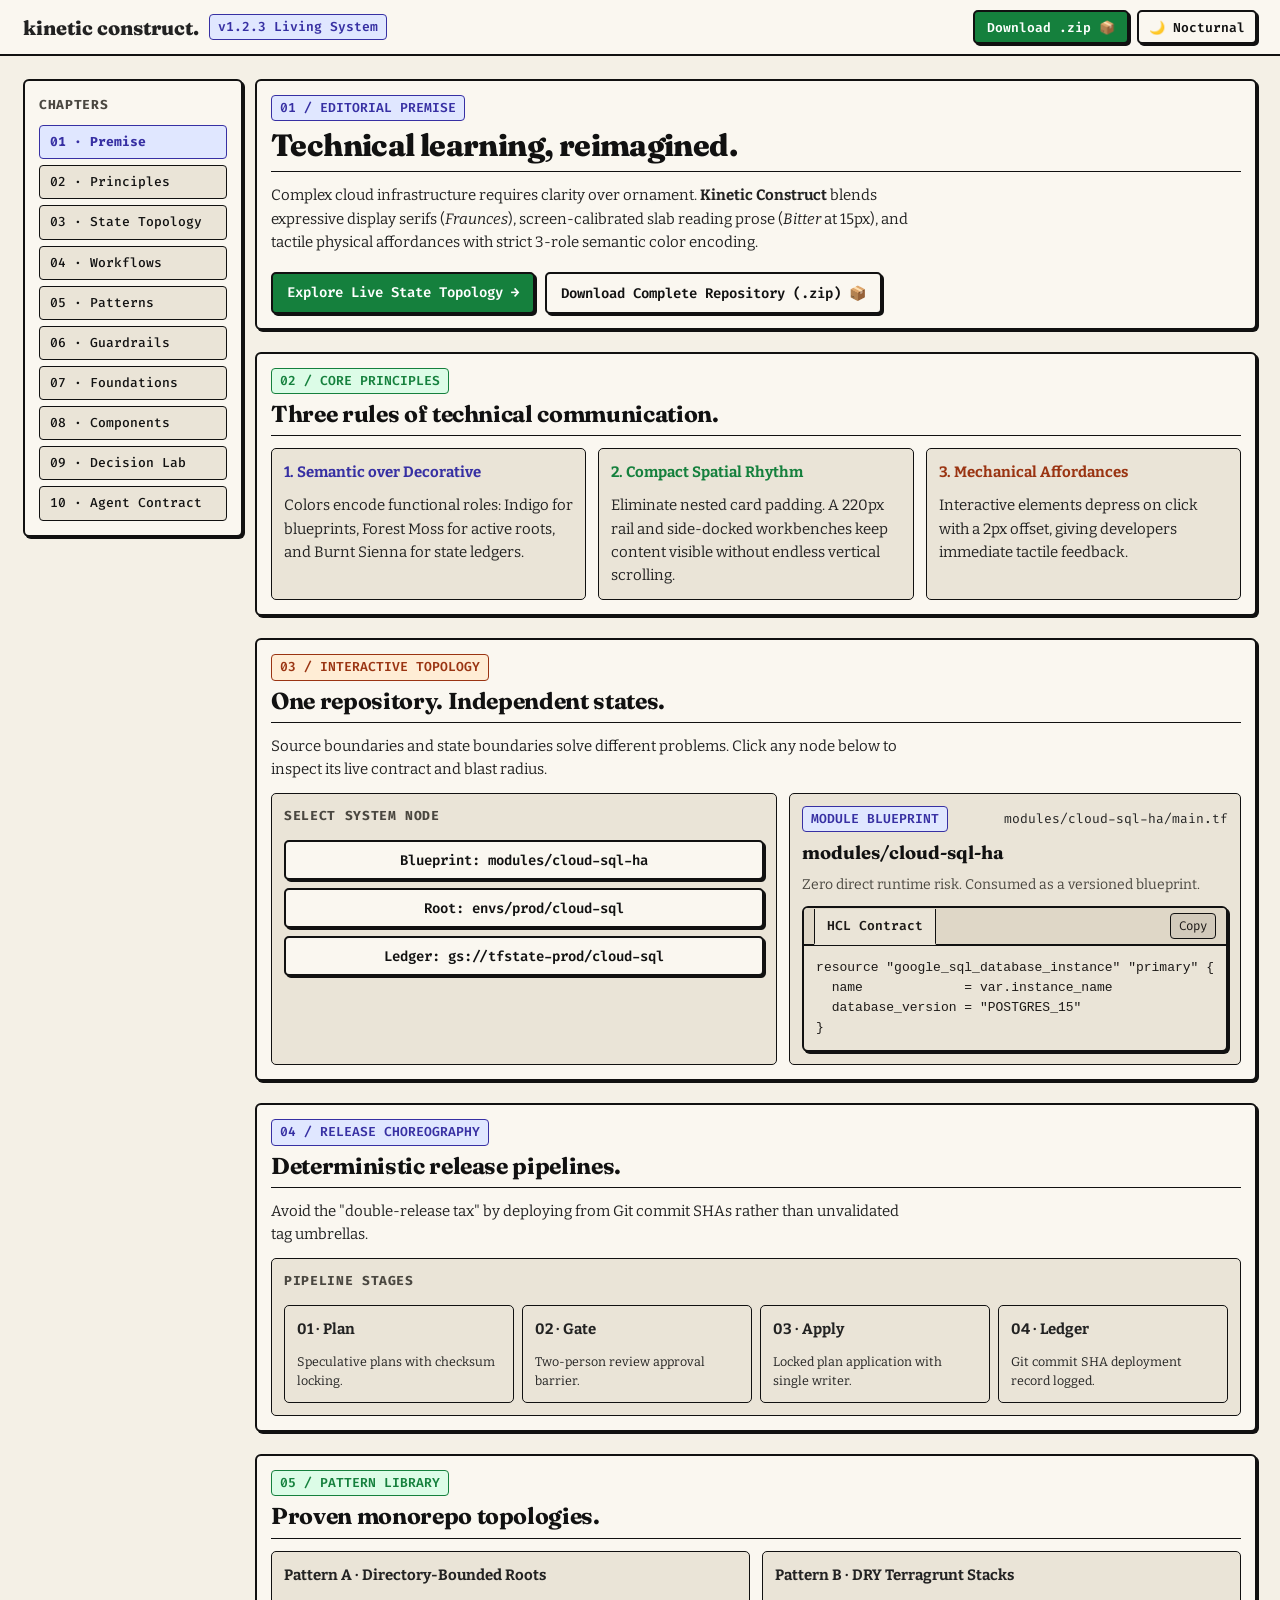
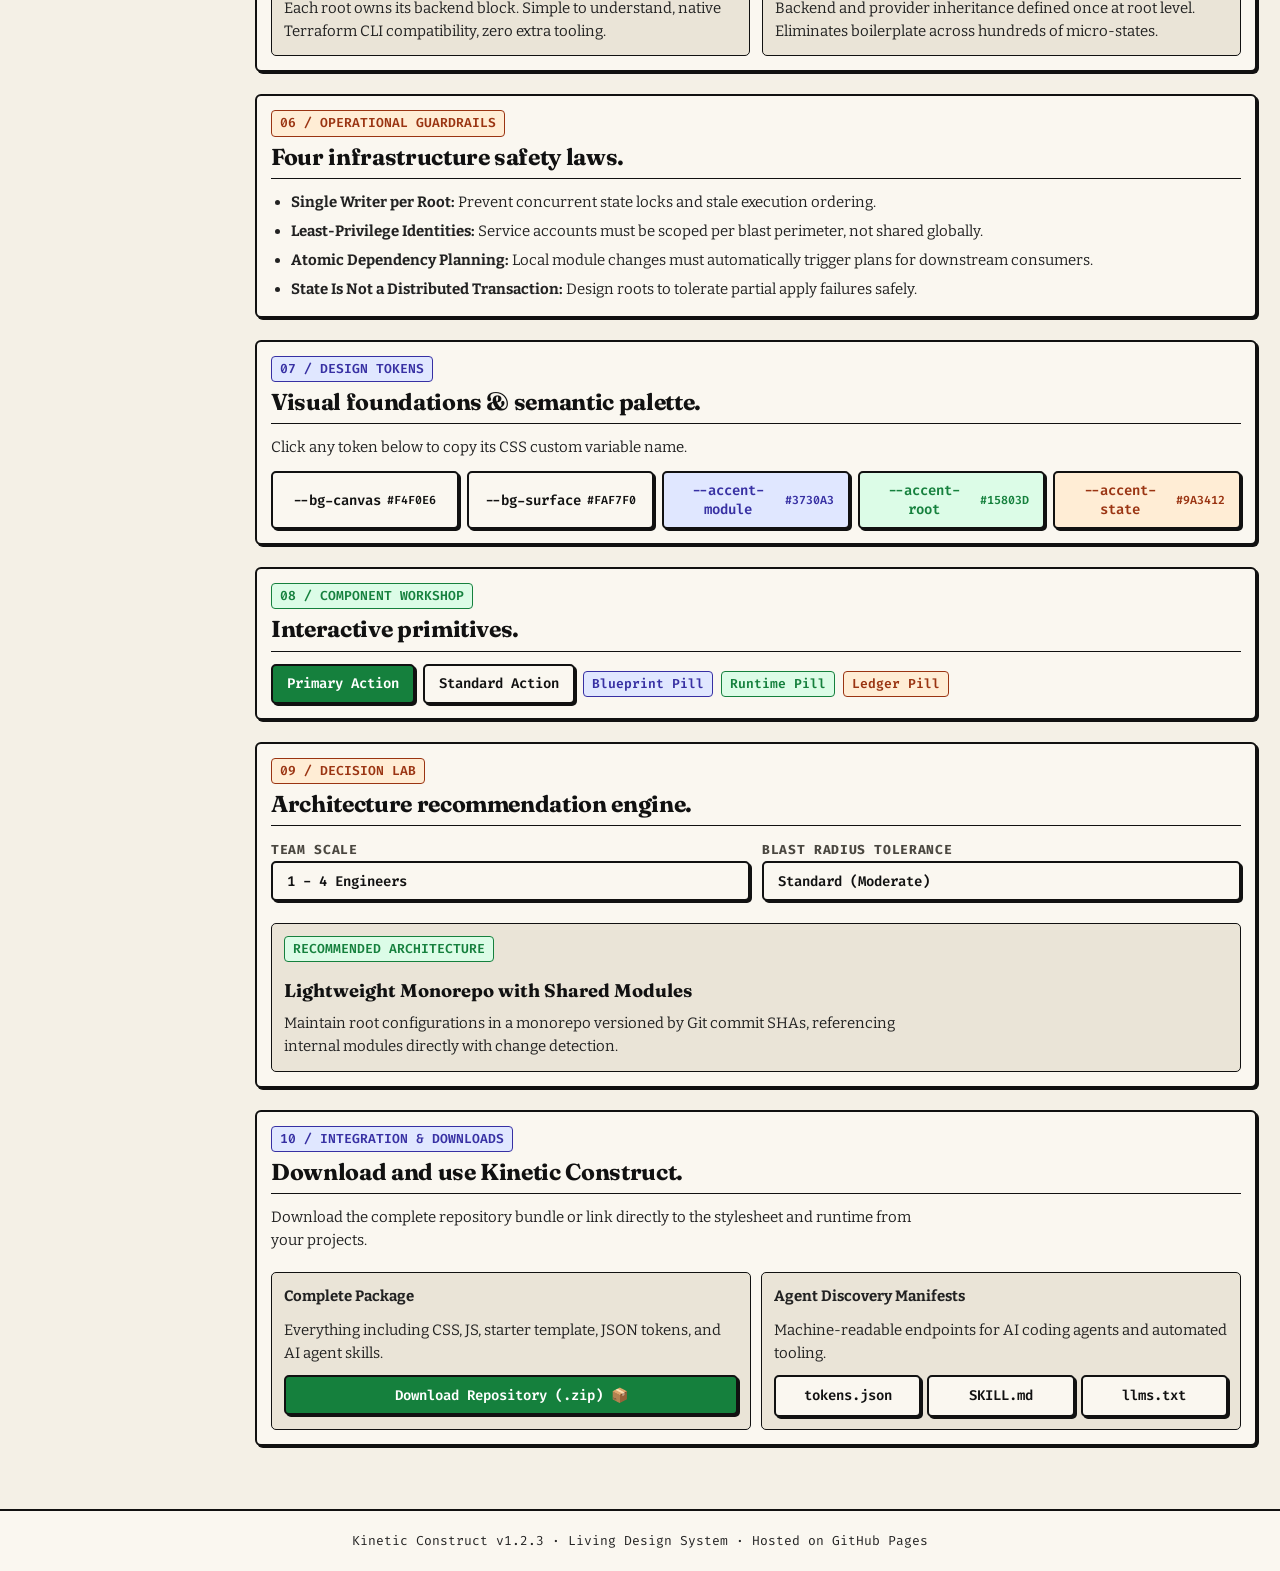
==== index.html @ 73d54172 "Assemble Kinetic Construct v1.2.3 living design system" ====
<!DOCTYPE html>
<html lang="en">
<head>
  <meta charset="UTF-8" />
  <meta name="viewport" content="width=device-width, initial-scale=1.0" />
  <title>Kinetic Construct — Living Design System</title>
  <link rel="stylesheet" href="css/kinetic-serif.css" />
  <link rel="alternate" type="application/json" href="reference/kinetic-serif.json" title="Kinetic Construct Design Contract" />
</head>
<body>

  <!-- Top Sticky Header -->
  <header style="position: sticky; top: 0; z-index: 100; background: var(--bg-surface); border-bottom: var(--border-thick); padding: 10px var(--outer-gutter);">
    <div style="max-width: var(--container-max); margin: 0 auto; display: flex; justify-content: space-between; align-items: center;">
      <div style="display: flex; align-items: center; gap: 10px;">
        <span style="font-family: var(--font-display); font-size: 1.25rem; font-weight: 800;">kinetic construct<span>.</span></span>
        <span class="role-badge module">v1.2.3 Living System</span>
      </div>
      <div style="display: flex; align-items: center; gap: 8px;">
        <button type="button" class="btn-tactile primary" onclick="downloadRepoZip(this)" style="font-size: 0.8125rem; min-height: 34px; padding: 4px 12px;">Download .zip 📦</button>
        <button type="button" id="themeToggleBtn" class="btn-tactile" onclick="toggleTheme()" style="font-size: 0.8125rem; min-height: 34px; padding: 4px 10px;">🌙 Nocturnal</button>
      </div>
    </div>
  </header>

  <div class="app-shell">
    <div class="layout-grid">

      <!-- 220px Left Navigation Rail -->
      <aside class="sidebar-rail" aria-label="System Chapters">
        <span class="rail-tag">Chapters</span>
        <a href="#ch01" class="rail-link active">01 · Premise</a>
        <a href="#ch02" class="rail-link">02 · Principles</a>
        <a href="#ch03" class="rail-link">03 · State Topology</a>
        <a href="#ch04" class="rail-link">04 · Workflows</a>
        <a href="#ch05" class="rail-link">05 · Patterns</a>
        <a href="#ch06" class="rail-link">06 · Guardrails</a>
        <a href="#ch07" class="rail-link">07 · Foundations</a>
        <a href="#ch08" class="rail-link">08 · Components</a>
        <a href="#ch09" class="rail-link">09 · Decision Lab</a>
        <a href="#ch10" class="rail-link">10 · Agent Contract</a>
      </aside>

      <!-- Main Stage -->
      <main class="main-stage">

        <!-- 01. PREMISE -->
        <section id="ch01" class="content-card">
          <div class="card-head">
            <span class="eyebrow-pill module">01 / EDITORIAL PREMISE</span>
            <h1>Technical learning, reimagined.</h1>
          </div>
          <p>
            Complex cloud infrastructure requires clarity over ornament. <strong>Kinetic Construct</strong> blends expressive display serifs (<em>Fraunces</em>), screen-calibrated slab reading prose (<em>Bitter</em> at 15px), and tactile physical affordances with strict 3-role semantic color encoding.
          </p>
          <div style="display: flex; gap: 10px; margin-top: 6px; flex-wrap: wrap;">
            <a href="#ch03" class="btn-tactile primary">Explore Live State Topology →</a>
            <button type="button" class="btn-tactile" onclick="downloadRepoZip(this)">Download Complete Repository (.zip) 📦</button>
          </div>
        </section>

        <!-- 02. PRINCIPLES -->
        <section id="ch02" class="content-card">
          <div class="card-head">
            <span class="eyebrow-pill root">02 / CORE PRINCIPLES</span>
            <h2>Three rules of technical communication.</h2>
          </div>
          <div style="display: grid; grid-template-columns: repeat(auto-fit, minmax(260px, 1fr)); gap: var(--grid-gap);">
            <div class="panel-block">
              <strong style="color: var(--accent-module);">1. Semantic over Decorative</strong>
              <p>Colors encode functional roles: Indigo for blueprints, Forest Moss for active roots, and Burnt Sienna for state ledgers.</p>
            </div>
            <div class="panel-block">
              <strong style="color: var(--accent-root);">2. Compact Spatial Rhythm</strong>
              <p>Eliminate nested card padding. A 220px rail and side-docked workbenches keep content visible without endless vertical scrolling.</p>
            </div>
            <div class="panel-block">
              <strong style="color: var(--accent-state);">3. Mechanical Affordances</strong>
              <p>Interactive elements depress on click with a 2px offset, giving developers immediate tactile feedback.</p>
            </div>
          </div>
        </section>

        <!-- 03. STATE TOPOLOGY -->
        <section id="ch03" class="content-card">
          <div class="card-head">
            <span class="eyebrow-pill state">03 / INTERACTIVE TOPOLOGY</span>
            <h2>One repository. Independent states.</h2>
          </div>
          <p>
            Source boundaries and state boundaries solve different problems. Click any node below to inspect its live contract and blast radius.
          </p>
          <div class="dock-workbench">
            <div class="panel-block">
              <span class="rail-tag">SELECT SYSTEM NODE</span>
              <div style="display: flex; flex-direction: column; gap: 8px;">
                <button type="button" class="btn-tactile selected node-btn" onclick="selectTopologyNode(this, 'module', 'modules/cloud-sql-ha', 'modules/cloud-sql-ha/main.tf', 'resource &quot;google_sql_database_instance&quot; &quot;primary&quot; {\n  name             = var.instance_name\n  database_version = &quot;POSTGRES_15&quot;\n}', 'Zero direct runtime risk. Consumed as a versioned blueprint.')">
                  <span>Blueprint: modules/cloud-sql-ha</span>
                </button>
                <button type="button" class="btn-tactile node-btn" onclick="selectTopologyNode(this, 'root', 'envs/prod/cloud-sql', 'envs/prod/cloud-sql/terragrunt.hcl', 'terraform {\n  source = &quot;../../../modules/cloud-sql-ha&quot;\n}\ninputs = {\n  tier = &quot;db-custom-8-32768&quot;\n}', 'Strict production isolation. Blast radius bounded to prod DB.')">
                  <span>Root: envs/prod/cloud-sql</span>
                </button>
                <button type="button" class="btn-tactile node-btn" onclick="selectTopologyNode(this, 'state', 'gs://tfstate-prod/cloud-sql.tfstate', 'envs/prod/cloud-sql/backend.tf', 'terraform {\n  backend &quot;gcs&quot; {\n    bucket = &quot;company-tfstate-prod&quot;\n    prefix = &quot;cloud-sql&quot;\n  }\n}', 'Encrypted remote ledger with CMEK and single-writer locks.')">
                  <span>Ledger: gs://tfstate-prod/cloud-sql</span>
                </button>
              </div>
            </div>

            <div class="panel-block">
              <div style="display: flex; justify-content: space-between; align-items: center;">
                <span id="topologyInspBadge" class="role-badge module">MODULE BLUEPRINT</span>
                <span id="topologyInspFile" style="font-family: var(--font-mono); font-size: 0.8125rem;">modules/cloud-sql-ha/main.tf</span>
              </div>
              <h3 id="topologyInspTitle">modules/cloud-sql-ha</h3>
              <p id="topologyInspBlast" style="font-size: 0.875rem; color: var(--ink-muted);">Zero direct runtime risk. Consumed as a versioned blueprint.</p>

              <div class="code-wrapper">
                <div class="code-header-bar">
                  <div class="file-tab"><span>HCL Contract</span></div>
                  <button type="button" class="copy-button" onclick="copySnippet(this)">Copy</button>
                </div>
                <div class="code-body">
                  <pre class="code-lines-col"><code id="topologyInspCode">resource "google_sql_database_instance" "primary" {
  name             = var.instance_name
  database_version = "POSTGRES_15"
}</code></pre>
                </div>
              </div>
            </div>
          </div>
        </section>

        <!-- 04. WORKFLOWS -->
        <section id="ch04" class="content-card">
          <div class="card-head">
            <span class="eyebrow-pill module">04 / RELEASE CHOREOGRAPHY</span>
            <h2>Deterministic release pipelines.</h2>
          </div>
          <p>
            Avoid the "double-release tax" by deploying from Git commit SHAs rather than unvalidated tag umbrellas.
          </p>
          <div class="panel-block">
            <span class="rail-tag">PIPELINE STAGES</span>
            <div style="display: grid; grid-template-columns: repeat(auto-fit, minmax(200px, 1fr)); gap: 8px;">
              <div class="panel-block"><strong>01 · Plan</strong><small>Speculative plans with checksum locking.</small></div>
              <div class="panel-block"><strong>02 · Gate</strong><small>Two-person review approval barrier.</small></div>
              <div class="panel-block"><strong>03 · Apply</strong><small>Locked plan application with single writer.</small></div>
              <div class="panel-block"><strong>04 · Ledger</strong><small>Git commit SHA deployment record logged.</small></div>
            </div>
          </div>
        </section>

        <!-- 05. PATTERNS -->
        <section id="ch05" class="content-card">
          <div class="card-head">
            <span class="eyebrow-pill root">05 / PATTERN LIBRARY</span>
            <h2>Proven monorepo topologies.</h2>
          </div>
          <div style="display: grid; grid-template-columns: repeat(auto-fit, minmax(280px, 1fr)); gap: var(--grid-gap);">
            <div class="panel-block">
              <strong>Pattern A · Directory-Bounded Roots</strong>
              <p>Each root owns its backend block. Simple to understand, native Terraform CLI compatibility, zero extra tooling.</p>
            </div>
            <div class="panel-block">
              <strong>Pattern B · DRY Terragrunt Stacks</strong>
              <p>Backend and provider inheritance defined once at root level. Eliminates boilerplate across hundreds of micro-states.</p>
            </div>
          </div>
        </section>

        <!-- 06. GUARDRAILS -->
        <section id="ch06" class="content-card">
          <div class="card-head">
            <span class="eyebrow-pill state">06 / OPERATIONAL GUARDRAILS</span>
            <h2>Four infrastructure safety laws.</h2>
          </div>
          <ul style="padding-left: 20px; display: flex; flex-direction: column; gap: 6px;">
            <li><strong>Single Writer per Root:</strong> Prevent concurrent state locks and stale execution ordering.</li>
            <li><strong>Least-Privilege Identities:</strong> Service accounts must be scoped per blast perimeter, not shared globally.</li>
            <li><strong>Atomic Dependency Planning:</strong> Local module changes must automatically trigger plans for downstream consumers.</li>
            <li><strong>State Is Not a Distributed Transaction:</strong> Design roots to tolerate partial apply failures safely.</li>
          </ul>
        </section>

        <!-- 07. FOUNDATIONS -->
        <section id="ch07" class="content-card">
          <div class="card-head">
            <span class="eyebrow-pill module">07 / DESIGN TOKENS</span>
            <h2>Visual foundations &amp; semantic palette.</h2>
          </div>
          <p>Click any token below to copy its CSS custom variable name.</p>
          <div style="display: grid; grid-template-columns: repeat(auto-fit, minmax(140px, 1fr)); gap: 8px;">
            <button type="button" class="btn-tactile" onclick="navigator.clipboard.writeText('var(--bg-canvas)')">--bg-canvas<br><small>#F4F0E6</small></button>
            <button type="button" class="btn-tactile" onclick="navigator.clipboard.writeText('var(--bg-surface)')">--bg-surface<br><small>#FAF7F0</small></button>
            <button type="button" class="btn-tactile" onclick="navigator.clipboard.writeText('var(--accent-module)')" style="background: var(--accent-module-bg); color: var(--accent-module);">--accent-module<br><small>#3730A3</small></button>
            <button type="button" class="btn-tactile" onclick="navigator.clipboard.writeText('var(--accent-root)')" style="background: var(--accent-root-bg); color: var(--accent-root);">--accent-root<br><small>#15803D</small></button>
            <button type="button" class="btn-tactile" onclick="navigator.clipboard.writeText('var(--accent-state)')" style="background: var(--accent-state-bg); color: var(--accent-state);">--accent-state<br><small>#9A3412</small></button>
          </div>
        </section>

        <!-- 08. COMPONENTS -->
        <section id="ch08" class="content-card">
          <div class="card-head">
            <span class="eyebrow-pill root">08 / COMPONENT WORKSHOP</span>
            <h2>Interactive primitives.</h2>
          </div>
          <div style="display: flex; flex-wrap: wrap; gap: 8px; align-items: center;">
            <button type="button" class="btn-tactile primary">Primary Action</button>
            <button type="button" class="btn-tactile">Standard Action</button>
            <span class="role-badge module">Blueprint Pill</span>
            <span class="role-badge root">Runtime Pill</span>
            <span class="role-badge state">Ledger Pill</span>
          </div>
        </section>

        <!-- 09. DECISION LAB -->
        <section id="ch09" class="content-card">
          <div class="card-head">
            <span class="eyebrow-pill state">09 / DECISION LAB</span>
            <h2>Architecture recommendation engine.</h2>
          </div>
          <div style="display: grid; grid-template-columns: repeat(auto-fit, minmax(200px, 1fr)); gap: var(--grid-gap);">
            <div>
              <label class="rail-tag" for="labTeamSize">Team Scale</label>
              <select id="labTeamSize" class="btn-tactile" style="width: 100%;" onchange="calculateTopologyRecommendation()">
                <option value="small">1 - 4 Engineers</option>
                <option value="large">5+ Distributed Teams</option>
              </select>
            </div>
            <div>
              <label class="rail-tag" for="labBlastRisk">Blast Radius Tolerance</label>
              <select id="labBlastRisk" class="btn-tactile" style="width: 100%;" onchange="calculateTopologyRecommendation()">
                <option value="standard">Standard (Moderate)</option>
                <option value="strict">Strict (Zero Shared Blast)</option>
              </select>
            </div>
          </div>
          <div id="labResultCard" class="panel-block" style="margin-top: 10px;">
            <div class="role-badge root" style="margin-bottom: 8px;">RECOMMENDED ARCHITECTURE</div>
            <h3>Lightweight Monorepo with Shared Modules</h3>
            <p>Maintain root configurations in a monorepo versioned by Git commit SHAs, referencing internal modules directly with change detection.</p>
          </div>
        </section>

        <!-- 10. DOWNLOAD & INTEGRATE HUB -->
        <section id="ch10" class="content-card">
          <div class="card-head">
            <span class="eyebrow-pill module">10 / INTEGRATION &amp; DOWNLOADS</span>
            <h2>Download and use Kinetic Construct.</h2>
          </div>
          <p>
            Download the complete repository bundle or link directly to the stylesheet and runtime from your projects.
          </p>

          <div style="display: grid; grid-template-columns: repeat(auto-fit, minmax(240px, 1fr)); gap: 10px; margin-top: 8px;">
            <div class="panel-block">
              <strong>Complete Package</strong>
              <p>Everything including CSS, JS, starter template, JSON tokens, and AI agent skills.</p>
              <button type="button" class="btn-tactile primary" onclick="downloadRepoZip(this)">Download Repository (.zip) 📦</button>
            </div>

            <div class="panel-block">
              <strong>Agent Discovery Manifests</strong>
              <p>Machine-readable endpoints for AI coding agents and automated tooling.</p>
              <div style="display: flex; gap: 6px;">
                <a href="reference/kinetic-serif.json" class="btn-tactile" style="flex: 1;">tokens.json</a>
                <a href="reference/SKILL.md" class="btn-tactile" style="flex: 1;">SKILL.md</a>
                <a href="llms.txt" class="btn-tactile" style="flex: 1;">llms.txt</a>
              </div>
            </div>
          </div>
        </section>

      </main>
    </div>
  </div>

  <footer style="margin-top: 40px; border-top: var(--border-thick); background: var(--bg-surface); padding: 20px var(--outer-gutter); text-align: center; font-family: var(--font-mono); font-size: 0.8125rem;">
    Kinetic Construct v1.2.3 · Living Design System · Hosted on GitHub Pages
  </footer>

  <script src="js/kinetic-serif.js"></script>
</body>
</html>
---- css/kinetic-serif.css ----
/* ==========================================================================
   KINETIC CONSTRUCT (kinetic-serif v1.2.3)
   Core Design System Tokens, Typography Floors & Component Primitives
   ========================================================================== */

@import url('https://fonts.googleapis.com/css2?family=Bitter:ital,wght@0,400;0,500;0,600;1,400&family=Fira+Code:wght@400;500;600&family=Fraunces:ital,opsz,wght@0,9..144,700..800;1,9..144,700&display=swap');

:root {
  /* Glare-Free Paper Surfaces & Ink (Warm Alabaster Default) */
  --bg-canvas: #F4F0E6;
  --bg-surface: #FAF7F0;
  --bg-well: #EAE4D7;
  --ink-primary: #111111;
  --ink-prose: #222222;
  --ink-muted: #4A4740;

  /* Botanical Field 3-Role Architecture Accents */
  --accent-module: #3730A3;
  --accent-module-bg: #E0E7FF;
  --accent-root: #15803D;
  --accent-root-bg: #DCFCE7;
  --accent-state: #9A3412;
  --accent-state-bg: #FFEDD5;

  /* Tactile Chrome & Mechanical Depth */
  --border-thick: 2px solid var(--ink-primary);
  --border-hairline: 1px solid var(--ink-primary);
  --shadow-tactile: 2px 2px 0px var(--ink-primary);
  --shadow-tactile-hover: 4px 4px 0px var(--ink-primary);
  --shadow-tactile-active: 1px 1px 0px var(--ink-primary);
  --radius-subtle: 6px;

  /* Typography Specifications (Locked v1.2.3 Contract) */
  --font-display: 'Fraunces', Georgia, serif;
  --font-prose: 'Bitter', Georgia, serif;
  --font-mono: 'Fira Code', monospace;

  /* Spatial & Density Specifications (Compact & Flush) */
  --container-max: 1520px;
  --rail-width: 220px;
  --outer-gutter: clamp(12px, 1.8vw, 24px);
  --section-gap: 22px;
  --card-pad: 14px;
  --well-pad: 12px;
  --grid-gap: 12px;

  /* Alabaster Book Well Code Block Palette */
  --code-bg: #EAE4D7;
  --code-header-bg: #DFD7C7;
  --code-text: #1C1917;
  --code-num: #8C8270;
  --syn-keyword: #15803D;
  --syn-string: #9A3412;
  --syn-type: #3730A3;
  --syn-attr: #0369A1;
  --syn-comment: #736E62;
  --syn-punct: #44403C;
}

[data-theme="dark"] {
  --bg-canvas: #0E131B;
  --bg-surface: #161F2C;
  --bg-well: #1E293B;
  --ink-primary: #F1F5F9;
  --ink-prose: #E2E8F0;
  --ink-muted: #94A3B8;

  --accent-module: #818CF8;
  --accent-module-bg: rgba(99, 102, 241, 0.18);
  --accent-root: #34D399;
  --accent-root-bg: rgba(16, 185, 129, 0.18);
  --accent-state: #FB923C;
  --accent-state-bg: rgba(249, 115, 22, 0.18);

  --code-bg: #111618;
  --code-header-bg: #171E20;
  --code-text: #E5E9E7;
  --code-num: #5B6B67;
  --syn-keyword: #6EE7B7;
  --syn-string: #FDBA74;
  --syn-type: #93C5FD;
  --syn-attr: #C4B5FD;
  --syn-comment: #6B7C77;
  --syn-punct: #9CA3AF;
}

*, *::before, *::after {
  box-sizing: border-box;
  margin: 0;
  padding: 0;
}

body {
  background-color: var(--bg-canvas);
  color: var(--ink-prose);
  font-family: var(--font-prose);
  font-size: 0.9375rem; /* 15px */
  line-height: 1.55;
  -webkit-font-smoothing: antialiased;
}

h1, h2, h3, h4 {
  font-family: var(--font-display);
  color: var(--ink-primary);
  line-height: 1.18;
}

h1 { font-size: clamp(1.75rem, 2.4vw, 2.2rem); font-weight: 800; letter-spacing: -0.02em; }
h2 { font-size: clamp(1.35rem, 1.8vw, 1.65rem); font-weight: 700; letter-spacing: -0.015em; }
h3 { font-size: 1.15rem; font-weight: 700; }

p {
  max-width: 65ch;
  color: var(--ink-prose);
}

p + p {
  margin-top: 10px;
}

.app-shell {
  max-width: var(--container-max);
  margin: 0 auto;
  padding: var(--outer-gutter);
}

.layout-grid {
  display: grid;
  grid-template-columns: var(--rail-width) minmax(0, 1fr);
  gap: var(--grid-gap);
  align-items: start;
}

.sidebar-rail {
  position: sticky;
  top: 76px;
  background: var(--bg-surface);
  border: var(--border-thick);
  border-radius: var(--radius-subtle);
  padding: var(--card-pad);
  box-shadow: var(--shadow-tactile);
  display: flex;
  flex-direction: column;
  gap: 6px;
  max-height: calc(100vh - 96px);
  overflow-y: auto;
}

.rail-tag {
  font-family: var(--font-mono);
  font-size: 0.8125rem;
  font-weight: 700;
  color: var(--ink-muted);
  text-transform: uppercase;
  letter-spacing: 0.05em;
  margin-bottom: 4px;
}

.rail-link {
  display: flex;
  align-items: center;
  gap: 8px;
  padding: 6px 10px;
  font-family: var(--font-mono);
  font-size: 0.8125rem;
  font-weight: 500;
  color: var(--ink-primary);
  background: var(--bg-well);
  border: 1px solid var(--ink-primary);
  border-radius: 4px;
  text-decoration: none;
  transition: all 0.1s ease;
}

.rail-link:hover {
  transform: translate(-1px, -1px);
  box-shadow: 1px 1px 0px var(--ink-primary);
}

.rail-link.active {
  background: var(--accent-module-bg);
  color: var(--accent-module);
  border: 1.5px solid var(--accent-module);
  font-weight: 700;
}

.main-stage {
  display: flex;
  flex-direction: column;
  gap: var(--section-gap);
  min-width: 0;
}

.content-card {
  background: var(--bg-surface);
  border: var(--border-thick);
  border-radius: var(--radius-subtle);
  padding: var(--card-pad);
  box-shadow: var(--shadow-tactile);
  display: flex;
  flex-direction: column;
  gap: 12px;
}

.card-head {
  display: flex;
  flex-direction: column;
  gap: 6px;
  padding-bottom: 8px;
  border-bottom: 1.5px solid var(--ink-primary);
}

.role-badge, .eyebrow-pill {
  display: inline-flex;
  align-items: center;
  gap: 6px;
  font-family: var(--font-mono);
  font-size: 0.8125rem;
  font-weight: 600;
  padding: 2px 8px;
  border-radius: 4px;
  border: 1.5px solid var(--ink-primary);
  background: var(--bg-well);
  color: var(--ink-primary);
  width: fit-content;
}

.role-badge.module, .eyebrow-pill.module {
  background: var(--accent-module-bg);
  color: var(--accent-module);
  border-color: var(--accent-module);
}

.role-badge.root, .eyebrow-pill.root {
  background: var(--accent-root-bg);
  color: var(--accent-root);
  border-color: var(--accent-root);
}

.role-badge.state, .eyebrow-pill.state {
  background: var(--accent-state-bg);
  color: var(--accent-state);
  border-color: var(--accent-state);
}

.btn-tactile {
  appearance: none;
  background: var(--bg-surface);
  color: var(--ink-primary);
  border: var(--border-thick);
  border-radius: 5px;
  padding: 8px 14px;
  font-family: var(--font-mono);
  font-size: 0.875rem;
  font-weight: 600;
  cursor: pointer;
  box-shadow: var(--shadow-tactile);
  display: inline-flex;
  align-items: center;
  justify-content: center;
  gap: 6px;
  min-height: 40px;
  transition: transform 0.08s ease, box-shadow 0.08s ease;
  text-decoration: none;
}

.btn-tactile:hover {
  box-shadow: var(--shadow-tactile-hover);
  transform: translate(-1px, -1px);
}

.btn-tactile:active {
  transform: translate(2px, 2px);
  box-shadow: var(--shadow-tactile-active);
}

.btn-tactile.primary {
  background: var(--accent-root);
  color: #FFFFFF;
  border-color: var(--ink-primary);
}

.dock-workbench {
  display: grid;
  grid-template-columns: 1.25fr 1fr;
  gap: var(--grid-gap);
  align-items: stretch;
}

.panel-block {
  background: var(--bg-well);
  border: 1.5px solid var(--ink-primary);
  border-radius: 5px;
  padding: var(--well-pad);
  display: flex;
  flex-direction: column;
  gap: 10px;
}

.code-wrapper {
  background: var(--code-bg);
  border: var(--border-thick);
  border-radius: var(--radius-subtle);
  box-shadow: var(--shadow-tactile);
  overflow: hidden;
  display: flex;
  flex-direction: column;
}

.code-header-bar {
  background: var(--code-header-bg);
  border-bottom: 2px solid var(--ink-primary);
  padding: 0 10px;
  display: flex;
  align-items: center;
  justify-content: space-between;
  min-height: 38px;
}

.file-tab {
  background: var(--code-bg);
  color: var(--code-text);
  font-family: var(--font-mono);
  font-size: 0.8125rem;
  font-weight: 600;
  padding: 7px 12px;
  border-left: 1.5px solid var(--ink-primary);
  border-right: 1.5px solid var(--ink-primary);
  border-bottom: 2px solid var(--code-bg);
  margin-bottom: -2px;
  display: inline-flex;
  align-items: center;
  gap: 6px;
}

.copy-button {
  appearance: none;
  background: rgba(0, 0, 0, 0.06);
  color: var(--code-text);
  border: 1px solid var(--ink-primary);
  border-radius: 4px;
  padding: 4px 8px;
  font-family: var(--font-mono);
  font-size: 0.78rem;
  cursor: pointer;
  display: inline-flex;
  align-items: center;
  gap: 4px;
}

.copy-button:hover {
  background: rgba(0, 0, 0, 0.12);
}

.code-body {
  padding: 12px;
  overflow-x: auto;
  font-family: var(--font-mono);
  font-size: 0.8125rem;
  line-height: 1.55;
  color: var(--code-text);
  display: flex;
}

.line-numbers-col {
  user-select: none;
  text-align: right;
  padding-right: 12px;
  margin-right: 12px;
  border-right: 1px solid rgba(0, 0, 0, 0.15);
  color: var(--code-num);
  display: flex;
  flex-direction: column;
}

.code-lines-col {
  flex: 1;
  white-space: pre;
  margin: 0;
  padding: 0;
}

.syn-kwd { color: var(--syn-keyword); font-weight: 600; }
.syn-str { color: var(--syn-string); }
.syn-typ { color: var(--syn-type); }
.syn-att { color: var(--syn-attr); }
.syn-com { color: var(--syn-comment); font-style: italic; }
.syn-pct { color: var(--syn-punct); }

@media (max-width: 960px) {
  .layout-grid,
  .dock-workbench {
    grid-template-columns: 1fr;
  }
  .sidebar-rail {
    position: static;
    max-height: none;
  }
}
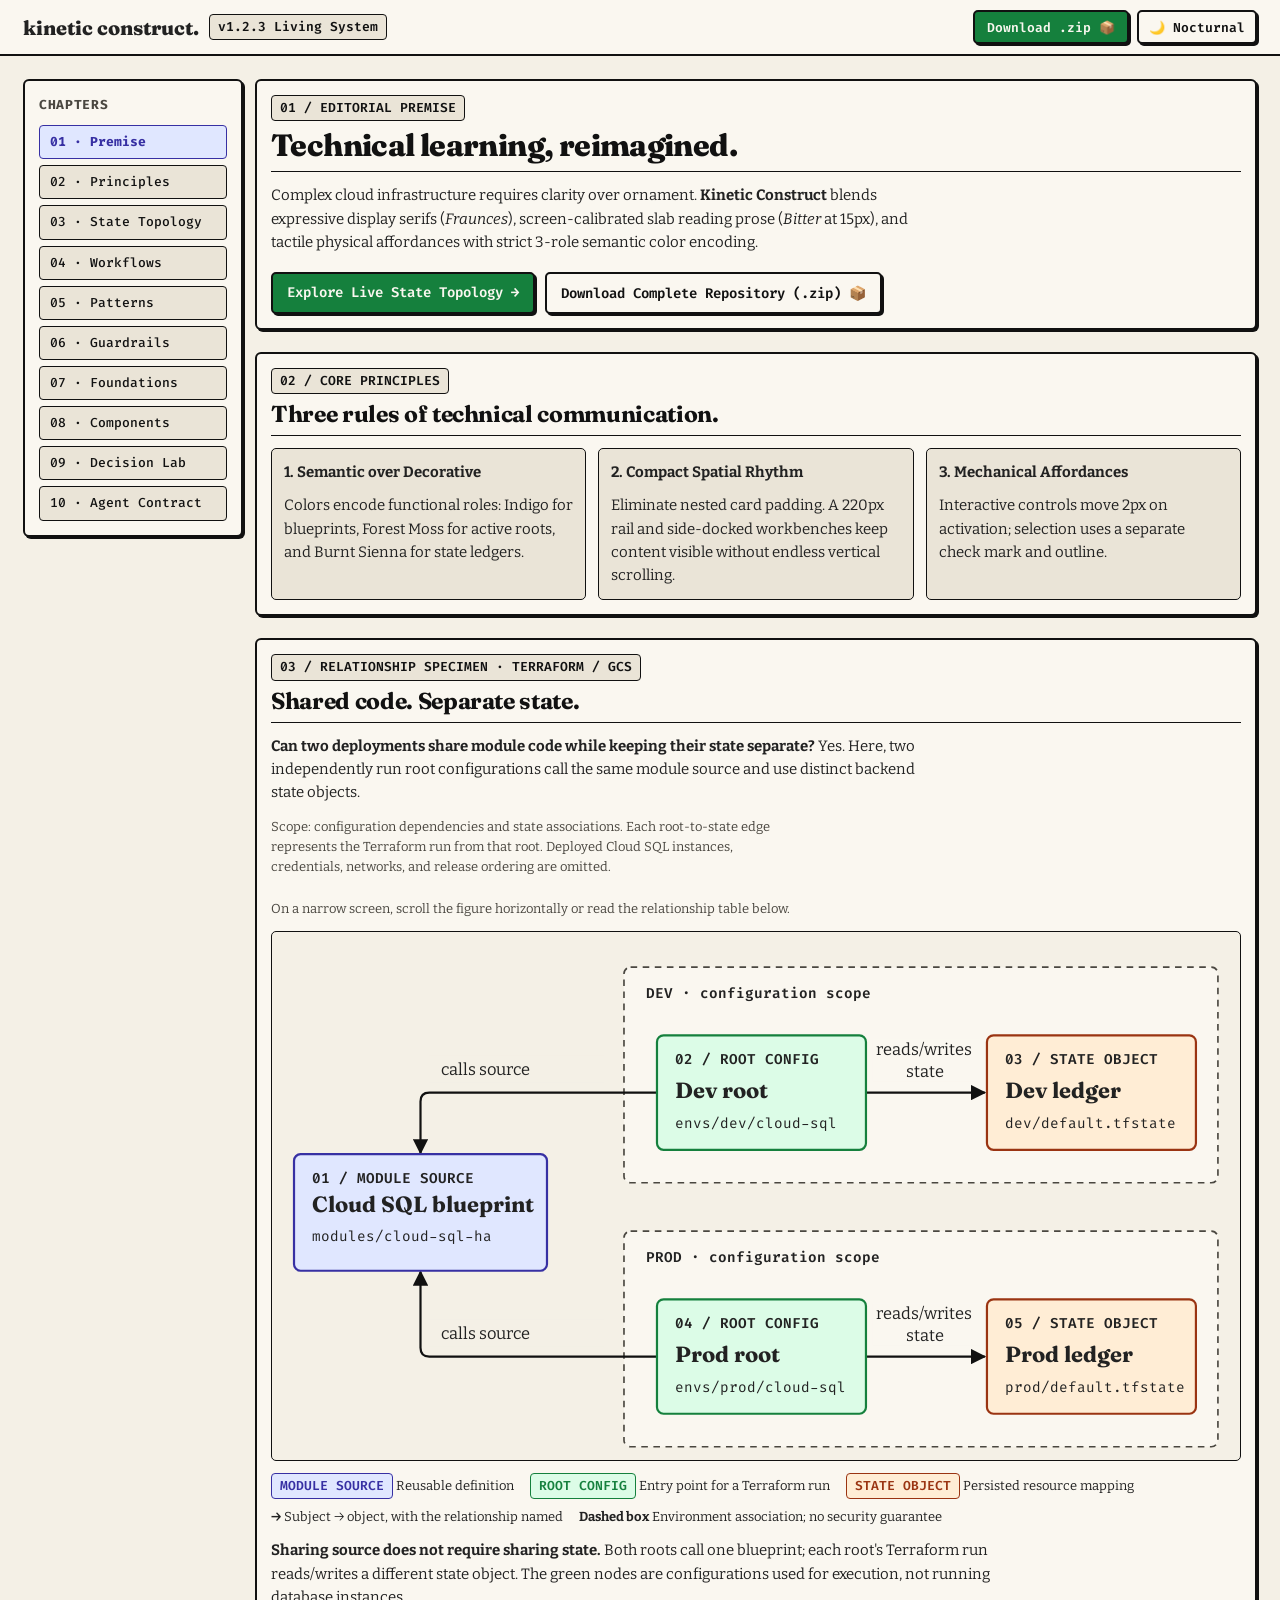
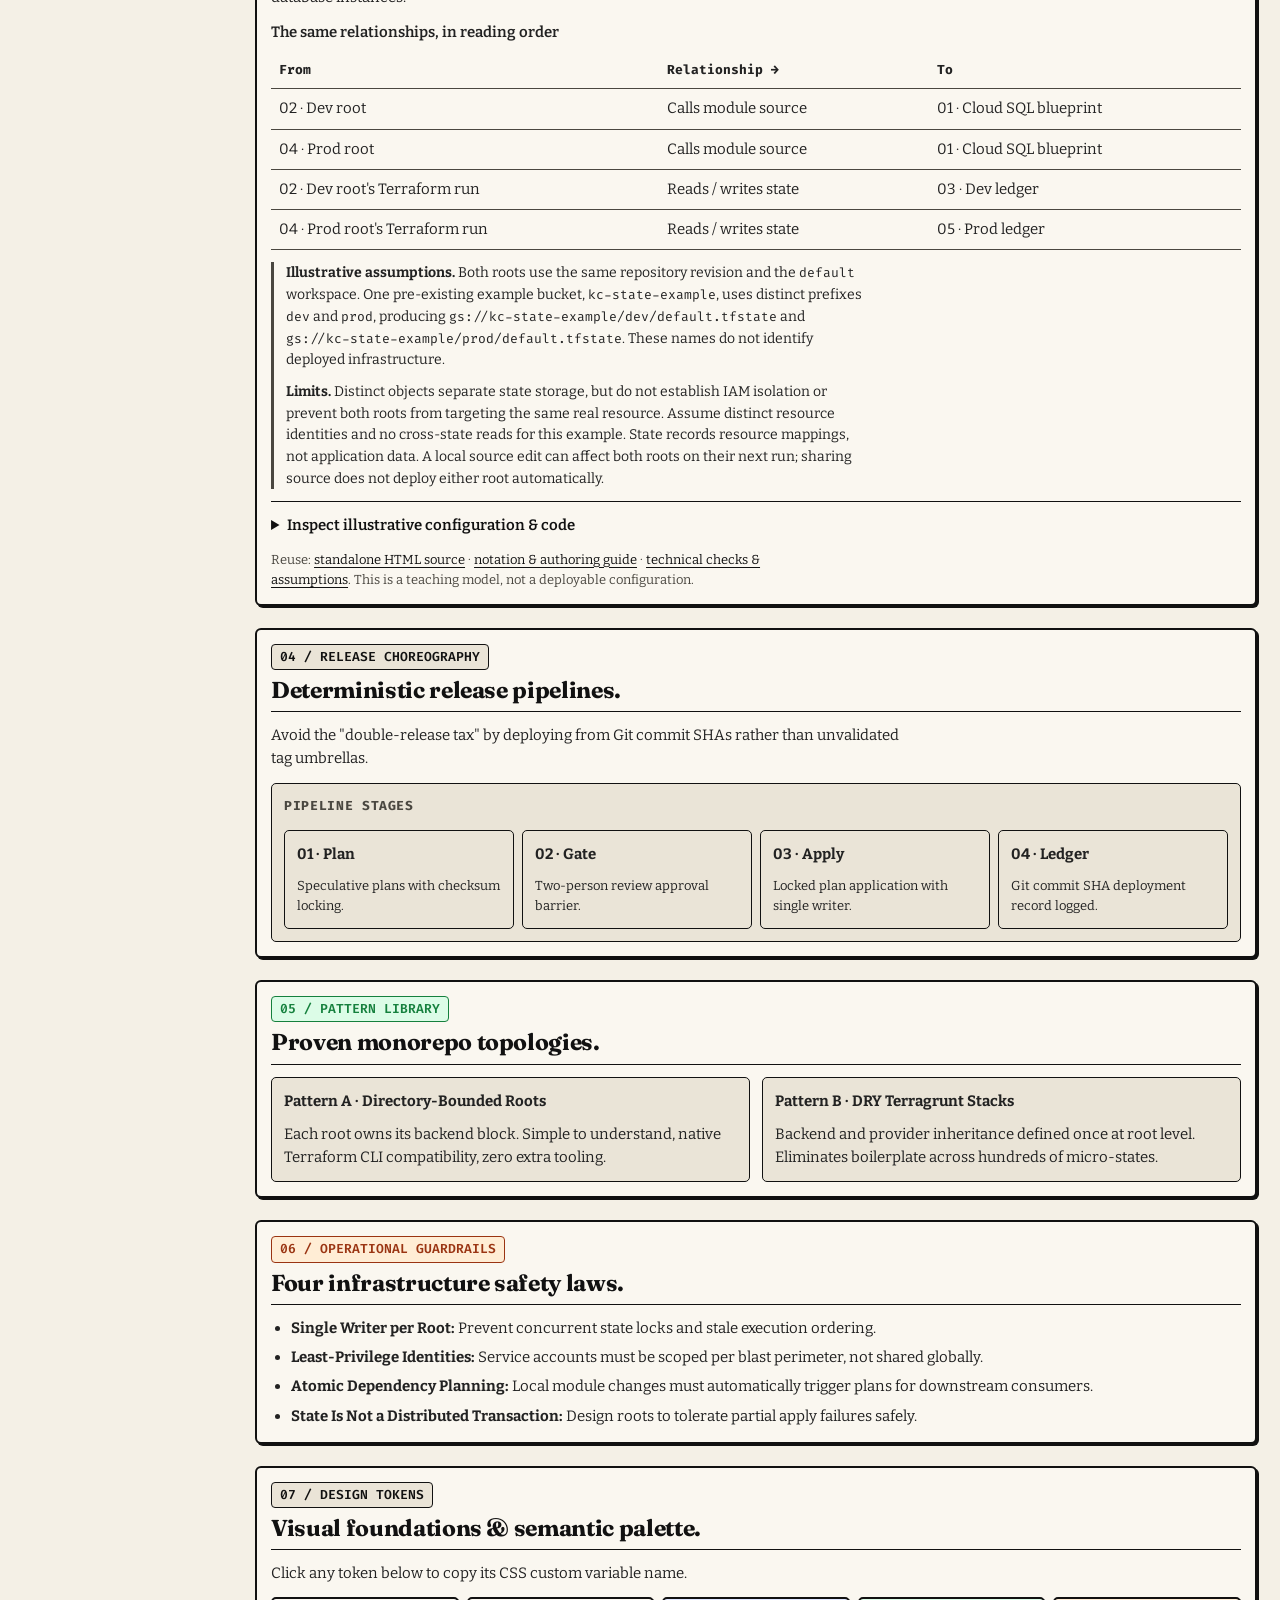
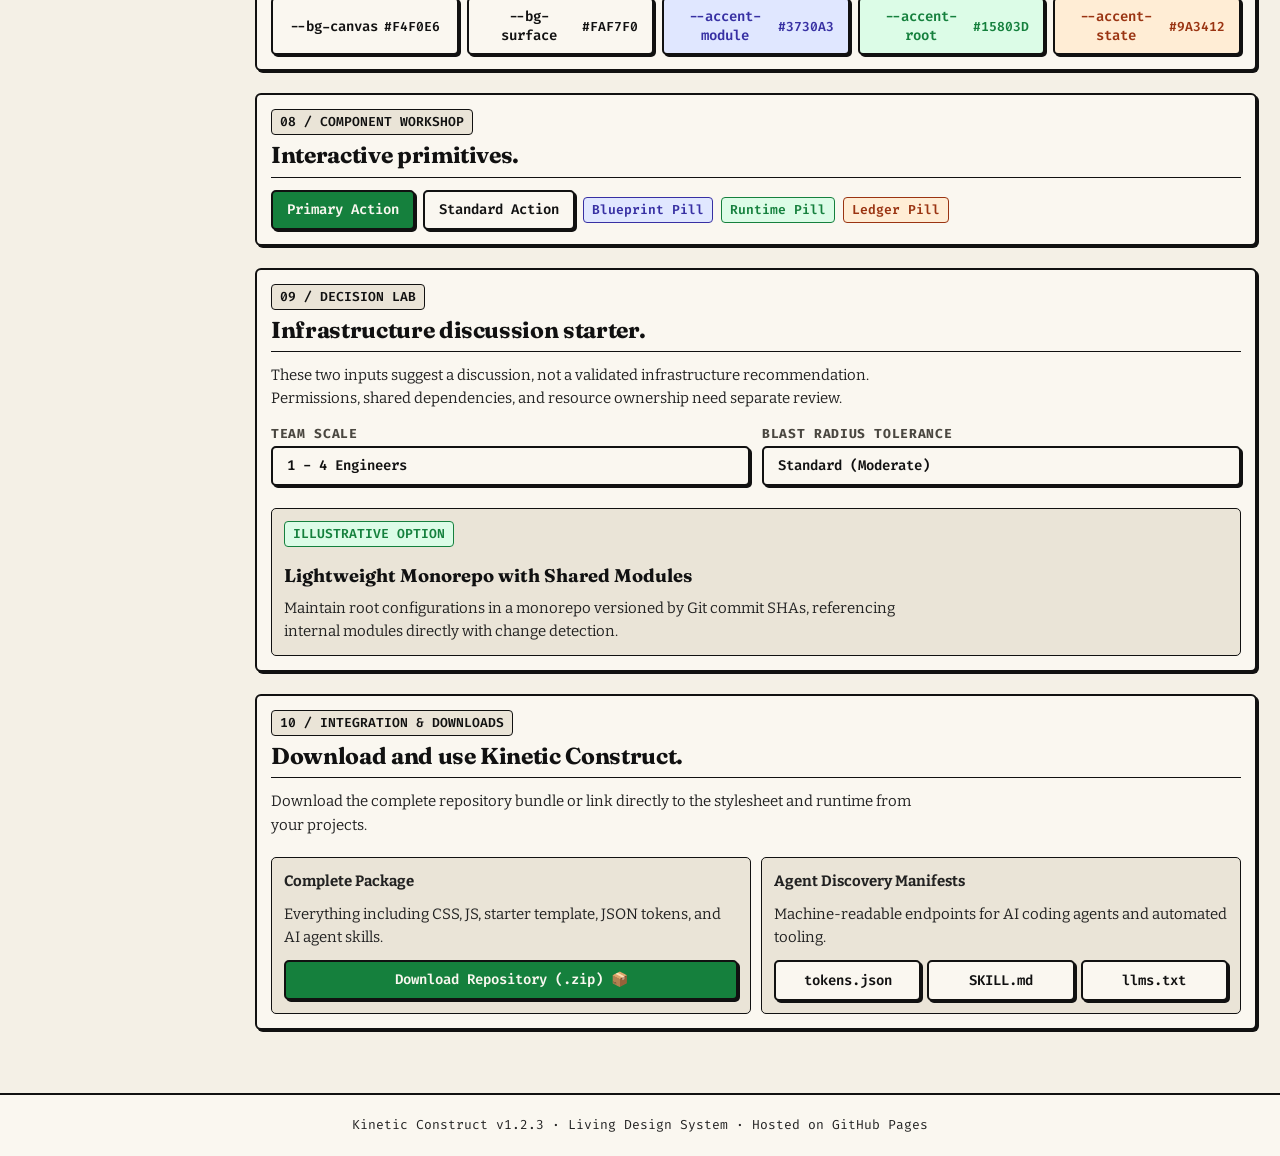
==== commit 0c489f08: "Add relationship specimen and make Kinetic Serif skill explicit-only" ====
--- a/index.html
+++ b/index.html
@@ -14,7 +14,7 @@
     <div style="max-width: var(--container-max); margin: 0 auto; display: flex; justify-content: space-between; align-items: center;">
       <div style="display: flex; align-items: center; gap: 10px;">
         <span style="font-family: var(--font-display); font-size: 1.25rem; font-weight: 800;">kinetic construct<span>.</span></span>
-        <span class="role-badge module">v1.2.3 Living System</span>
+        <span class="role-badge">v1.2.3 Living System</span>
       </div>
       <div style="display: flex; align-items: center; gap: 8px;">
         <button type="button" class="btn-tactile primary" onclick="downloadRepoZip(this)" style="font-size: 0.8125rem; min-height: 34px; padding: 4px 12px;">Download .zip 📦</button>
@@ -47,7 +47,7 @@
         <!-- 01. PREMISE -->
         <section id="ch01" class="content-card">
           <div class="card-head">
-            <span class="eyebrow-pill module">01 / EDITORIAL PREMISE</span>
+            <span class="eyebrow-pill">01 / EDITORIAL PREMISE</span>
             <h1>Technical learning, reimagined.</h1>
           </div>
           <p>
@@ -62,78 +62,198 @@
         <!-- 02. PRINCIPLES -->
         <section id="ch02" class="content-card">
           <div class="card-head">
-            <span class="eyebrow-pill root">02 / CORE PRINCIPLES</span>
+            <span class="eyebrow-pill">02 / CORE PRINCIPLES</span>
             <h2>Three rules of technical communication.</h2>
           </div>
           <div style="display: grid; grid-template-columns: repeat(auto-fit, minmax(260px, 1fr)); gap: var(--grid-gap);">
             <div class="panel-block">
-              <strong style="color: var(--accent-module);">1. Semantic over Decorative</strong>
+              <strong>1. Semantic over Decorative</strong>
               <p>Colors encode functional roles: Indigo for blueprints, Forest Moss for active roots, and Burnt Sienna for state ledgers.</p>
             </div>
             <div class="panel-block">
-              <strong style="color: var(--accent-root);">2. Compact Spatial Rhythm</strong>
+              <strong>2. Compact Spatial Rhythm</strong>
               <p>Eliminate nested card padding. A 220px rail and side-docked workbenches keep content visible without endless vertical scrolling.</p>
             </div>
             <div class="panel-block">
-              <strong style="color: var(--accent-state);">3. Mechanical Affordances</strong>
-              <p>Interactive elements depress on click with a 2px offset, giving developers immediate tactile feedback.</p>
-            </div>
-          </div>
-        </section>
-
-        <!-- 03. STATE TOPOLOGY -->
-        <section id="ch03" class="content-card">
-          <div class="card-head">
-            <span class="eyebrow-pill state">03 / INTERACTIVE TOPOLOGY</span>
-            <h2>One repository. Independent states.</h2>
-          </div>
-          <p>
-            Source boundaries and state boundaries solve different problems. Click any node below to inspect its live contract and blast radius.
-          </p>
-          <div class="dock-workbench">
-            <div class="panel-block">
-              <span class="rail-tag">SELECT SYSTEM NODE</span>
-              <div style="display: flex; flex-direction: column; gap: 8px;">
-                <button type="button" class="btn-tactile selected node-btn" onclick="selectTopologyNode(this, 'module', 'modules/cloud-sql-ha', 'modules/cloud-sql-ha/main.tf', 'resource &quot;google_sql_database_instance&quot; &quot;primary&quot; {\n  name             = var.instance_name\n  database_version = &quot;POSTGRES_15&quot;\n}', 'Zero direct runtime risk. Consumed as a versioned blueprint.')">
-                  <span>Blueprint: modules/cloud-sql-ha</span>
-                </button>
-                <button type="button" class="btn-tactile node-btn" onclick="selectTopologyNode(this, 'root', 'envs/prod/cloud-sql', 'envs/prod/cloud-sql/terragrunt.hcl', 'terraform {\n  source = &quot;../../../modules/cloud-sql-ha&quot;\n}\ninputs = {\n  tier = &quot;db-custom-8-32768&quot;\n}', 'Strict production isolation. Blast radius bounded to prod DB.')">
-                  <span>Root: envs/prod/cloud-sql</span>
-                </button>
-                <button type="button" class="btn-tactile node-btn" onclick="selectTopologyNode(this, 'state', 'gs://tfstate-prod/cloud-sql.tfstate', 'envs/prod/cloud-sql/backend.tf', 'terraform {\n  backend &quot;gcs&quot; {\n    bucket = &quot;company-tfstate-prod&quot;\n    prefix = &quot;cloud-sql&quot;\n  }\n}', 'Encrypted remote ledger with CMEK and single-writer locks.')">
-                  <span>Ledger: gs://tfstate-prod/cloud-sql</span>
-                </button>
-              </div>
-            </div>
-
-            <div class="panel-block">
-              <div style="display: flex; justify-content: space-between; align-items: center;">
-                <span id="topologyInspBadge" class="role-badge module">MODULE BLUEPRINT</span>
-                <span id="topologyInspFile" style="font-family: var(--font-mono); font-size: 0.8125rem;">modules/cloud-sql-ha/main.tf</span>
-              </div>
-              <h3 id="topologyInspTitle">modules/cloud-sql-ha</h3>
-              <p id="topologyInspBlast" style="font-size: 0.875rem; color: var(--ink-muted);">Zero direct runtime risk. Consumed as a versioned blueprint.</p>
-
-              <div class="code-wrapper">
-                <div class="code-header-bar">
-                  <div class="file-tab"><span>HCL Contract</span></div>
-                  <button type="button" class="copy-button" onclick="copySnippet(this)">Copy</button>
-                </div>
-                <div class="code-body">
-                  <pre class="code-lines-col"><code id="topologyInspCode">resource "google_sql_database_instance" "primary" {
+              <strong>3. Mechanical Affordances</strong>
+              <p>Interactive controls move 2px on activation; selection uses a separate check mark and outline.</p>
+            </div>
+          </div>
+        </section>
+
+<!-- BEGIN module-state specimen -->
+<section id="ch03" class="content-card" aria-labelledby="specimen-heading" data-topology>
+  <div class="card-head">
+    <span class="eyebrow-pill">03 / RELATIONSHIP SPECIMEN · TERRAFORM / GCS</span>
+    <h2 id="specimen-heading">Shared code. Separate state.</h2>
+  </div>
+  <p><strong>Can two deployments share module code while keeping their state separate?</strong> Yes. Here, two independently run root configurations call the same module source and use distinct backend state objects.</p>
+  <figure class="diagram-figure" aria-labelledby="specimen-heading" aria-describedby="topology-caption">
+    <p class="diagram-scope">Scope: configuration dependencies and state associations. Each root-to-state edge represents the Terraform run from that root. Deployed Cloud SQL instances, credentials, networks, and release ordering are omitted.</p>
+    <p class="diagram-hint" id="diagram-scroll-hint">On a narrow screen, scroll the figure horizontally or read the relationship table below.</p>
+    <div class="diagram-scroll" tabindex="0" role="region" aria-label="Module and state relationship overview" aria-describedby="diagram-scroll-hint">
+<svg class="relationship-diagram" xmlns="http://www.w3.org/2000/svg" viewBox="0 0 880 480" role="img" aria-labelledby="topology-title topology-desc">
+  <title id="topology-title">Shared module source, separate environment state</title>
+  <desc id="topology-desc">Dev and prod root configurations both call the same Cloud SQL module source. Assuming no cross-state reads, a Terraform run from each root reads and writes its own state object. Dashed environment scopes group each root with its state association; they are not IAM or network boundaries. Deployed resources are omitted. The relationship table below gives all four edges.</desc>
+  <defs><marker id="topology-arrow" viewBox="0 0 10 10" refX="9" refY="5" markerWidth="7" markerHeight="7" orient="auto-start-reverse"><path class="edge-tip" d="M 0 0 L 10 5 L 0 10 z"/></marker></defs>
+  <rect class="scope-bound" x="320" y="32" width="540" height="196" rx="6"/>
+  <rect class="scope-bound" x="320" y="272" width="540" height="196" rx="6"/>
+  <text x="340" y="60" class="diagram-type">DEV · configuration scope</text>
+  <text x="340" y="300" class="diagram-type">PROD · configuration scope</text>
+  <!-- Direction is subject → object; these are relationships, not a timeline. -->
+  <path class="edge" d="M 350 146 H 143 Q 135 146 135 154 V 201" marker-end="url(#topology-arrow)"/>
+  <path class="edge" d="M 350 386 H 143 Q 135 386 135 378 V 309" marker-end="url(#topology-arrow)"/>
+  <path class="edge" d="M 540 146 H 648" marker-end="url(#topology-arrow)"/>
+  <path class="edge" d="M 540 386 H 648" marker-end="url(#topology-arrow)"/>
+  <rect class="edge-label-bg" x="142" y="112" width="160" height="25"/>
+  <rect class="edge-label-bg" x="142" y="352" width="160" height="25"/>
+  <text x="154" y="130">calls source</text>
+  <text x="154" y="370">calls source</text>
+  <rect class="scope-edge-label" x="546" y="98" width="98" height="38"/>
+  <rect class="scope-edge-label" x="546" y="338" width="98" height="38"/>
+  <text x="594" y="112" text-anchor="middle"><tspan x="594">reads/writes </tspan><tspan x="594" dy="20">state</tspan></text>
+  <text x="594" y="352" text-anchor="middle"><tspan x="594">reads/writes </tspan><tspan x="594" dy="20">state</tspan></text>
+  <g class="module">
+    <rect class="node-box" x="20" y="202" width="230" height="106"/>
+    <text x="36" y="228" class="diagram-type">01 / MODULE SOURCE</text>
+    <text x="36" y="255" class="diagram-name">Cloud SQL blueprint</text>
+    <text x="36" y="281" class="diagram-id">modules/cloud-sql-ha</text>
+  </g>
+  <g class="root">
+    <rect class="node-box" x="350" y="94" width="190" height="104"/>
+    <text x="366" y="120" class="diagram-type">02 / ROOT CONFIG</text>
+    <text x="366" y="151" class="diagram-name">Dev root</text>
+    <text x="366" y="178" class="diagram-id">envs/dev/cloud-sql</text>
+    <rect class="node-box" x="350" y="334" width="190" height="104"/>
+    <text x="366" y="360" class="diagram-type">04 / ROOT CONFIG</text>
+    <text x="366" y="391" class="diagram-name">Prod root</text>
+    <text x="366" y="418" class="diagram-id">envs/prod/cloud-sql</text>
+  </g>
+  <g class="state">
+    <rect class="node-box" x="650" y="94" width="190" height="104"/>
+    <text x="666" y="120" class="diagram-type">03 / STATE OBJECT</text>
+    <text x="666" y="151" class="diagram-name">Dev ledger</text>
+    <text x="666" y="178" class="diagram-id">dev/default.tfstate</text>
+    <rect class="node-box" x="650" y="334" width="190" height="104"/>
+    <text x="666" y="360" class="diagram-type">05 / STATE OBJECT</text>
+    <text x="666" y="391" class="diagram-name">Prod ledger</text>
+    <text x="666" y="418" class="diagram-id">prod/default.tfstate</text>
+  </g>
+</svg>
+    </div>
+    <ul class="diagram-legend" aria-label="Diagram legend">
+      <li><span class="role-badge module">MODULE SOURCE</span> Reusable definition</li>
+      <li><span class="role-badge root">ROOT CONFIG</span> Entry point for a Terraform run</li>
+      <li><span class="role-badge state">STATE OBJECT</span> Persisted resource mapping</li>
+      <li><strong>→</strong> Subject → object, with the relationship named</li>
+      <li><strong>Dashed box</strong> Environment association; no security guarantee</li>
+    </ul>
+    <figcaption id="topology-caption" class="diagram-caption"><strong>Sharing source does not require sharing state.</strong> Both roots call one blueprint; each root's Terraform run reads/writes a different state object. The green nodes are configurations used for execution, not running database instances.</figcaption>
+  </figure>
+  <table class="relationship-table">
+    <caption>The same relationships, in reading order</caption>
+    <thead><tr><th scope="col">From</th><th scope="col">Relationship →</th><th scope="col">To</th></tr></thead>
+    <tbody>
+      <tr><td>02 · Dev root</td><td>Calls module source</td><td>01 · Cloud SQL blueprint</td></tr>
+      <tr><td>04 · Prod root</td><td>Calls module source</td><td>01 · Cloud SQL blueprint</td></tr>
+      <tr><td>02 · Dev root's Terraform run</td><td>Reads / writes state</td><td>03 · Dev ledger</td></tr>
+      <tr><td>04 · Prod root's Terraform run</td><td>Reads / writes state</td><td>05 · Prod ledger</td></tr>
+    </tbody>
+  </table>
+  <div class="specimen-notes">
+    <p><strong>Illustrative assumptions.</strong> Both roots use the same repository revision and the <code>default</code> workspace. One pre-existing example bucket, <code>kc-state-example</code>, uses distinct prefixes <code>dev</code> and <code>prod</code>, producing <code>gs://kc-state-example/dev/default.tfstate</code> and <code>gs://kc-state-example/prod/default.tfstate</code>. These names do not identify deployed infrastructure.</p>
+    <p><strong>Limits.</strong> Distinct objects separate state storage, but do not establish IAM isolation or prevent both roots from targeting the same real resource. Assume distinct resource identities and no cross-state reads for this example. State records resource mappings, not application data. A local source edit can affect both roots on their next run; sharing source does not deploy either root automatically.</p>
+  </div>
+  <details class="diagram-inspector">
+    <summary>Inspect illustrative configuration &amp; code</summary>
+    <div class="inspector-layout">
+      <div class="inspector-controls" hidden role="group" aria-label="Choose a node to inspect">
+<button type="button" class="btn-tactile node-btn" data-node="module" aria-pressed="false" aria-controls="detail-module">01 · Module source</button>
+<button type="button" class="btn-tactile node-btn" data-node="dev-root" aria-pressed="false" aria-controls="detail-dev-root">02 · Dev root</button>
+<button type="button" class="btn-tactile node-btn" data-node="dev-state" aria-pressed="false" aria-controls="detail-dev-state">03 · Dev ledger</button>
+<button type="button" class="btn-tactile node-btn" data-node="prod-root" aria-pressed="false" aria-controls="detail-prod-root">04 · Prod root</button>
+<button type="button" class="btn-tactile node-btn" data-node="prod-state" aria-pressed="false" aria-controls="detail-prod-state">05 · Prod ledger</button>
+      </div>
+      <div class="inspector-readout">
+        <p class="inspector-status" role="status" aria-live="polite" aria-atomic="true" hidden>Inspecting 01 · Module source</p>
+<article class="node-detail" id="detail-module" data-detail="module" aria-labelledby="title-module">
+  <span class="role-badge module">MODULE</span>
+  <h3 id="title-module">01 · Module source</h3>
+  <p>This excerpt shows the resource shape only. Provider configuration, inputs, networking, and resource settings are omitted. A child module does not receive an independent backend merely because it has its own folder.</p>
+  <div class="code-wrapper">
+    <div class="code-header-bar"><span class="file-tab">modules/cloud-sql-ha/main.tf</span><button type="button" class="copy-button" onclick="copySnippet(this)" hidden>Copy</button></div>
+    <div class="code-body" tabindex="0" role="region" aria-label="modules/cloud-sql-ha/main.tf"><pre class="code-lines-col"><code>resource &quot;google_sql_database_instance&quot; &quot;primary&quot; {
   name             = var.instance_name
-  database_version = "POSTGRES_15"
-}</code></pre>
-                </div>
-              </div>
-            </div>
-          </div>
-        </section>
+  database_version = &quot;POSTGRES_15&quot;
+  # Required settings and other inputs omitted.
+}</code></pre></div>
+  </div>
+</article>
+<article class="node-detail" id="detail-dev-root" data-detail="dev-root" aria-labelledby="title-dev-root">
+  <span class="role-badge root">ROOT</span>
+  <h3 id="title-dev-root">02 · Dev root</h3>
+  <p>Run Terraform independently from this root. The same source path is resolved relative to each root; use distinct inputs and resource identities.</p>
+  <div class="code-wrapper">
+    <div class="code-header-bar"><span class="file-tab">envs/dev/cloud-sql/main.tf</span><button type="button" class="copy-button" onclick="copySnippet(this)" hidden>Copy</button></div>
+    <div class="code-body" tabindex="0" role="region" aria-label="envs/dev/cloud-sql/main.tf"><pre class="code-lines-col"><code>module &quot;database&quot; {
+  source        = &quot;../../../modules/cloud-sql-ha&quot;
+  instance_name = &quot;example-dev-db&quot;
+  # Other module inputs omitted.
+}</code></pre></div>
+  </div>
+</article>
+<article class="node-detail" id="detail-dev-state" data-detail="dev-state" aria-labelledby="title-dev-state">
+  <span class="role-badge state">STATE</span>
+  <h3 id="title-dev-state">03 · Dev ledger</h3>
+  <p>With the default workspace, this backend stores state at gs://kc-state-example/dev/default.tfstate. The bucket must already exist. Authentication and IAM are configured separately.</p>
+  <div class="code-wrapper">
+    <div class="code-header-bar"><span class="file-tab">envs/dev/cloud-sql/backend.tf</span><button type="button" class="copy-button" onclick="copySnippet(this)" hidden>Copy</button></div>
+    <div class="code-body" tabindex="0" role="region" aria-label="envs/dev/cloud-sql/backend.tf"><pre class="code-lines-col"><code>terraform {
+  backend &quot;gcs&quot; {
+    bucket = &quot;kc-state-example&quot;
+    prefix = &quot;dev&quot;
+  }
+}</code></pre></div>
+  </div>
+</article>
+<article class="node-detail" id="detail-prod-root" data-detail="prod-root" aria-labelledby="title-prod-root">
+  <span class="role-badge root">ROOT</span>
+  <h3 id="title-prod-root">04 · Prod root</h3>
+  <p>This second root calls the same blueprint. Separate state is not a guarantee of independent permissions, resource targets, or failure impact.</p>
+  <div class="code-wrapper">
+    <div class="code-header-bar"><span class="file-tab">envs/prod/cloud-sql/main.tf</span><button type="button" class="copy-button" onclick="copySnippet(this)" hidden>Copy</button></div>
+    <div class="code-body" tabindex="0" role="region" aria-label="envs/prod/cloud-sql/main.tf"><pre class="code-lines-col"><code>module &quot;database&quot; {
+  source        = &quot;../../../modules/cloud-sql-ha&quot;
+  instance_name = &quot;example-prod-db&quot;
+  # Other module inputs omitted.
+}</code></pre></div>
+  </div>
+</article>
+<article class="node-detail" id="detail-prod-state" data-detail="prod-state" aria-labelledby="title-prod-state">
+  <span class="role-badge state">STATE</span>
+  <h3 id="title-prod-state">05 · Prod ledger</h3>
+  <p>With the default workspace, this backend stores state at gs://kc-state-example/prod/default.tfstate. GCS supports state locking; locking does not create an environment-wide transaction.</p>
+  <div class="code-wrapper">
+    <div class="code-header-bar"><span class="file-tab">envs/prod/cloud-sql/backend.tf</span><button type="button" class="copy-button" onclick="copySnippet(this)" hidden>Copy</button></div>
+    <div class="code-body" tabindex="0" role="region" aria-label="envs/prod/cloud-sql/backend.tf"><pre class="code-lines-col"><code>terraform {
+  backend &quot;gcs&quot; {
+    bucket = &quot;kc-state-example&quot;
+    prefix = &quot;prod&quot;
+  }
+}</code></pre></div>
+  </div>
+</article>
+      </div>
+    </div>
+  </details>
+  <p class="diagram-scope">Reuse: <a href="starter/diagram.html">standalone HTML source</a> · <a href="reference/diagram-guide.md">notation &amp; authoring guide</a> · <a href="reference/architecture-spec.md">technical checks &amp; assumptions</a>. This is a teaching model, not a deployable configuration.</p>
+</section>
+<!-- END module-state specimen -->
 
         <!-- 04. WORKFLOWS -->
         <section id="ch04" class="content-card">
           <div class="card-head">
-            <span class="eyebrow-pill module">04 / RELEASE CHOREOGRAPHY</span>
+            <span class="eyebrow-pill">04 / RELEASE CHOREOGRAPHY</span>
             <h2>Deterministic release pipelines.</h2>
           </div>
           <p>
@@ -185,7 +305,7 @@
         <!-- 07. FOUNDATIONS -->
         <section id="ch07" class="content-card">
           <div class="card-head">
-            <span class="eyebrow-pill module">07 / DESIGN TOKENS</span>
+            <span class="eyebrow-pill">07 / DESIGN TOKENS</span>
             <h2>Visual foundations &amp; semantic palette.</h2>
           </div>
           <p>Click any token below to copy its CSS custom variable name.</p>
@@ -201,7 +321,7 @@
         <!-- 08. COMPONENTS -->
         <section id="ch08" class="content-card">
           <div class="card-head">
-            <span class="eyebrow-pill root">08 / COMPONENT WORKSHOP</span>
+            <span class="eyebrow-pill">08 / COMPONENT WORKSHOP</span>
             <h2>Interactive primitives.</h2>
           </div>
           <div style="display: flex; flex-wrap: wrap; gap: 8px; align-items: center;">
@@ -216,9 +336,10 @@
         <!-- 09. DECISION LAB -->
         <section id="ch09" class="content-card">
           <div class="card-head">
-            <span class="eyebrow-pill state">09 / DECISION LAB</span>
-            <h2>Architecture recommendation engine.</h2>
-          </div>
+            <span class="eyebrow-pill">09 / DECISION LAB</span>
+            <h2>Infrastructure discussion starter.</h2>
+          </div>
+          <p>These two inputs suggest a discussion, not a validated infrastructure recommendation. Permissions, shared dependencies, and resource ownership need separate review.</p>
           <div style="display: grid; grid-template-columns: repeat(auto-fit, minmax(200px, 1fr)); gap: var(--grid-gap);">
             <div>
               <label class="rail-tag" for="labTeamSize">Team Scale</label>
@@ -231,12 +352,12 @@
               <label class="rail-tag" for="labBlastRisk">Blast Radius Tolerance</label>
               <select id="labBlastRisk" class="btn-tactile" style="width: 100%;" onchange="calculateTopologyRecommendation()">
                 <option value="standard">Standard (Moderate)</option>
-                <option value="strict">Strict (Zero Shared Blast)</option>
+                <option value="strict">Strict (Lower Shared Risk)</option>
               </select>
             </div>
           </div>
           <div id="labResultCard" class="panel-block" style="margin-top: 10px;">
-            <div class="role-badge root" style="margin-bottom: 8px;">RECOMMENDED ARCHITECTURE</div>
+            <div class="role-badge root" style="margin-bottom: 8px;">ILLUSTRATIVE OPTION</div>
             <h3>Lightweight Monorepo with Shared Modules</h3>
             <p>Maintain root configurations in a monorepo versioned by Git commit SHAs, referencing internal modules directly with change detection.</p>
           </div>
@@ -245,7 +366,7 @@
         <!-- 10. DOWNLOAD & INTEGRATE HUB -->
         <section id="ch10" class="content-card">
           <div class="card-head">
-            <span class="eyebrow-pill module">10 / INTEGRATION &amp; DOWNLOADS</span>
+            <span class="eyebrow-pill">10 / INTEGRATION &amp; DOWNLOADS</span>
             <h2>Download and use Kinetic Construct.</h2>
           </div>
           <p>
@@ -262,7 +383,7 @@
             <div class="panel-block">
               <strong>Agent Discovery Manifests</strong>
               <p>Machine-readable endpoints for AI coding agents and automated tooling.</p>
-              <div style="display: flex; gap: 6px;">
+              <div style="display: flex; gap: 6px; flex-wrap: wrap;">
                 <a href="reference/kinetic-serif.json" class="btn-tactile" style="flex: 1;">tokens.json</a>
                 <a href="reference/SKILL.md" class="btn-tactile" style="flex: 1;">SKILL.md</a>
                 <a href="llms.txt" class="btn-tactile" style="flex: 1;">llms.txt</a>
--- a/css/kinetic-serif.css
+++ b/css/kinetic-serif.css
@@ -21,6 +21,9 @@
   --accent-root-bg: #DCFCE7;
   --accent-state: #9A3412;
   --accent-state-bg: #FFEDD5;
+
+  --action-bg: #15803D;
+  --action-ink: #FAF7F0;
 
   /* Tactile Chrome & Mechanical Depth */
   --border-thick: 2px solid var(--ink-primary);
@@ -53,7 +56,7 @@
   --syn-string: #9A3412;
   --syn-type: #3730A3;
   --syn-attr: #0369A1;
-  --syn-comment: #736E62;
+  --syn-comment: #625D52;
   --syn-punct: #44403C;
 }
 
@@ -71,6 +74,9 @@
   --accent-root-bg: rgba(16, 185, 129, 0.18);
   --accent-state: #FB923C;
   --accent-state-bg: rgba(249, 115, 22, 0.18);
+
+  --action-bg: #34D399;
+  --action-ink: #0E131B;
 
   --code-bg: #111618;
   --code-header-bg: #171E20;
@@ -80,7 +86,7 @@
   --syn-string: #FDBA74;
   --syn-type: #93C5FD;
   --syn-attr: #C4B5FD;
-  --syn-comment: #6B7C77;
+  --syn-comment: #8C9D97;
   --syn-punct: #9CA3AF;
 }
 
@@ -275,8 +281,8 @@
 }
 
 .btn-tactile.primary {
-  background: var(--accent-root);
-  color: #FFFFFF;
+  background: var(--action-bg);
+  color: var(--action-ink);
   border-color: var(--ink-primary);
 }
 
@@ -341,7 +347,7 @@
   border-radius: 4px;
   padding: 4px 8px;
   font-family: var(--font-mono);
-  font-size: 0.78rem;
+  font-size: 0.8125rem;
   cursor: pointer;
   display: inline-flex;
   align-items: center;
@@ -395,5 +401,103 @@
   .sidebar-rail {
     position: static;
     max-height: none;
+    flex-direction: row;
+    overflow-x: auto;
+    align-items: center;
   }
-}+  .sidebar-rail > * {
+    flex: 0 0 auto;
+  }
+}
+
+/* Relationship figures: meaning is static; optional inspection is tactile. */
+[hidden] { display: none !important; }
+:where(a, button, summary, select, [tabindex]):focus-visible {
+  outline: 3px solid var(--ink-primary);
+  outline-offset: 4px;
+}
+a { color: var(--ink-primary); text-underline-offset: 3px; }
+code, pre { font-family: var(--font-mono); font-size: 0.8125rem; }
+small { font-size: 0.8125rem; }
+section[id] { scroll-margin-top: 110px; }
+figure, details, .diagram-inspector, .relationship-table { min-width: 0; }
+.diagram-figure { display: grid; gap: 12px; }
+.diagram-scope, .diagram-hint { color: var(--ink-muted); font-size: 0.8125rem; }
+.diagram-scroll { overflow-x: auto; border: 1px solid var(--ink-primary); border-radius: 5px; background: var(--bg-canvas); }
+.relationship-diagram { display: block; width: 100%; min-width: 880px; height: auto; }
+.relationship-diagram text { fill: var(--ink-prose); font-family: var(--font-prose); font-size: 15px; }
+.relationship-diagram .diagram-type { font-family: var(--font-mono); font-size: 13px; font-weight: 600; }
+.relationship-diagram .diagram-name { font-family: var(--font-display); font-size: 20px; font-weight: 700; }
+.relationship-diagram .diagram-id { font-family: var(--font-mono); font-size: 13px; }
+.relationship-diagram .scope-bound { fill: var(--bg-surface); stroke: var(--ink-muted); stroke-width: 1.5; stroke-dasharray: 6 5; }
+.relationship-diagram .node-box { stroke-width: 2; rx: 6px; }
+.relationship-diagram .module .node-box { fill: var(--accent-module-bg); stroke: var(--accent-module); }
+.relationship-diagram .root .node-box { fill: var(--accent-root-bg); stroke: var(--accent-root); }
+.relationship-diagram .state .node-box { fill: var(--accent-state-bg); stroke: var(--accent-state); }
+.relationship-diagram .edge { fill: none; stroke: var(--ink-primary); stroke-width: 2; }
+.relationship-diagram .edge-tip { fill: var(--ink-primary); }
+.relationship-diagram .edge-label-bg { fill: var(--bg-canvas); }
+.relationship-diagram .scope-edge-label { fill: var(--bg-surface); }
+.diagram-legend { display: flex; flex-wrap: wrap; align-items: center; gap: 8px 16px; list-style: none; }
+.diagram-legend li { font-size: 0.8125rem; }
+.diagram-caption { max-width: 75ch; }
+.relationship-table { width: 100%; border-collapse: collapse; }
+.relationship-table caption { text-align: left; font-weight: 600; margin-bottom: 8px; }
+.relationship-table th, .relationship-table td { padding: 8px; text-align: left; vertical-align: top; border-bottom: 1px solid var(--ink-muted); overflow-wrap: anywhere; }
+.relationship-table th { font-size: 0.8125rem; font-family: var(--font-mono); }
+.relationship-table td { font-size: 0.9375rem; }
+.diagram-inspector { border-top: 1px solid var(--ink-primary); padding-top: 12px; }
+summary { cursor: pointer; font-weight: 600; color: var(--ink-primary); }
+.diagram-inspector[open] > .inspector-layout { margin-top: 12px; }
+.inspector-layout { display: grid; grid-template-columns: minmax(180px, 0.7fr) minmax(0, 1.3fr); gap: 12px; }
+.inspector-controls { display: flex; flex-direction: column; align-items: stretch; gap: 10px; }
+.node-btn { text-align: left; justify-content: flex-start; }
+.node-btn::before { content: '○'; }
+.node-btn.selected { outline: 2px solid var(--ink-primary); outline-offset: 2px; background: var(--bg-well); }
+.node-btn.selected::before { content: '✓'; }
+.node-detail { display: grid; align-content: start; gap: 10px; }
+.node-detail + .node-detail { margin-top: 16px; }
+.node-detail[hidden] + .node-detail { margin-top: 0; }
+.inspector-readout { min-width: 0; }
+.inspector-status { margin-bottom: 10px; font-family: var(--font-mono); font-size: 0.8125rem; }
+.specimen-notes { border-left: 3px solid var(--ink-muted); padding-left: 12px; }
+.specimen-notes p { font-size: 0.875rem; }
+.pilot-header { display: flex; flex-wrap: wrap; gap: 12px; align-items: center; justify-content: space-between; }
+.pilot-main { max-width: 1100px; margin: 0 auto; padding: var(--outer-gutter); }
+@media (max-width: 960px) {
+  .inspector-layout { grid-template-columns: minmax(0, 1fr); }
+  .inspector-controls { flex-direction: row; flex-wrap: wrap; }
+}
+@media (max-width: 600px) {
+  body > header { position: static !important; }
+  body > header > div, body > header > div > div { flex-wrap: wrap; gap: 8px !important; }
+  .relationship-table th, .relationship-table td { padding: 6px 4px; }
+}
+@media (prefers-reduced-motion: reduce) {
+  *, *::before, *::after { transition: none !important; scroll-behavior: auto !important; }
+}
+@media print {
+  body > header, .sidebar-rail, .inspector-controls, .inspector-status, .copy-button, .diagram-hint { display: none !important; }
+  .layout-grid { display: block; }
+  .content-card { box-shadow: none; break-inside: avoid; }
+  .diagram-scroll { overflow: visible; }
+  .relationship-diagram { min-width: 0; }
+  .diagram-inspector { display: none; }
+}
+
+/* Focus must remain distinct even when the focused button is selected. */
+.node-btn:focus-visible { outline: 3px solid var(--ink-primary); outline-offset: 4px; }
+p, .file-tab { overflow-wrap: anywhere; }
+.code-header-bar { flex-wrap: wrap; gap: 6px; }
+.file-tab { min-width: 0; }
+
+.inspector-controls[hidden] + .inspector-readout { grid-column: 1 / -1; }
+@media print {
+  :root, [data-theme="dark"] {
+    --bg-canvas: #F4F0E6; --bg-surface: #FAF7F0; --bg-well: #EAE4D7;
+    --ink-primary: #111111; --ink-prose: #222222; --ink-muted: #4A4740;
+    --accent-module: #3730A3; --accent-module-bg: #E0E7FF;
+    --accent-root: #15803D; --accent-root-bg: #DCFCE7;
+    --accent-state: #9A3412; --accent-state-bg: #FFEDD5;
+  }
+}
